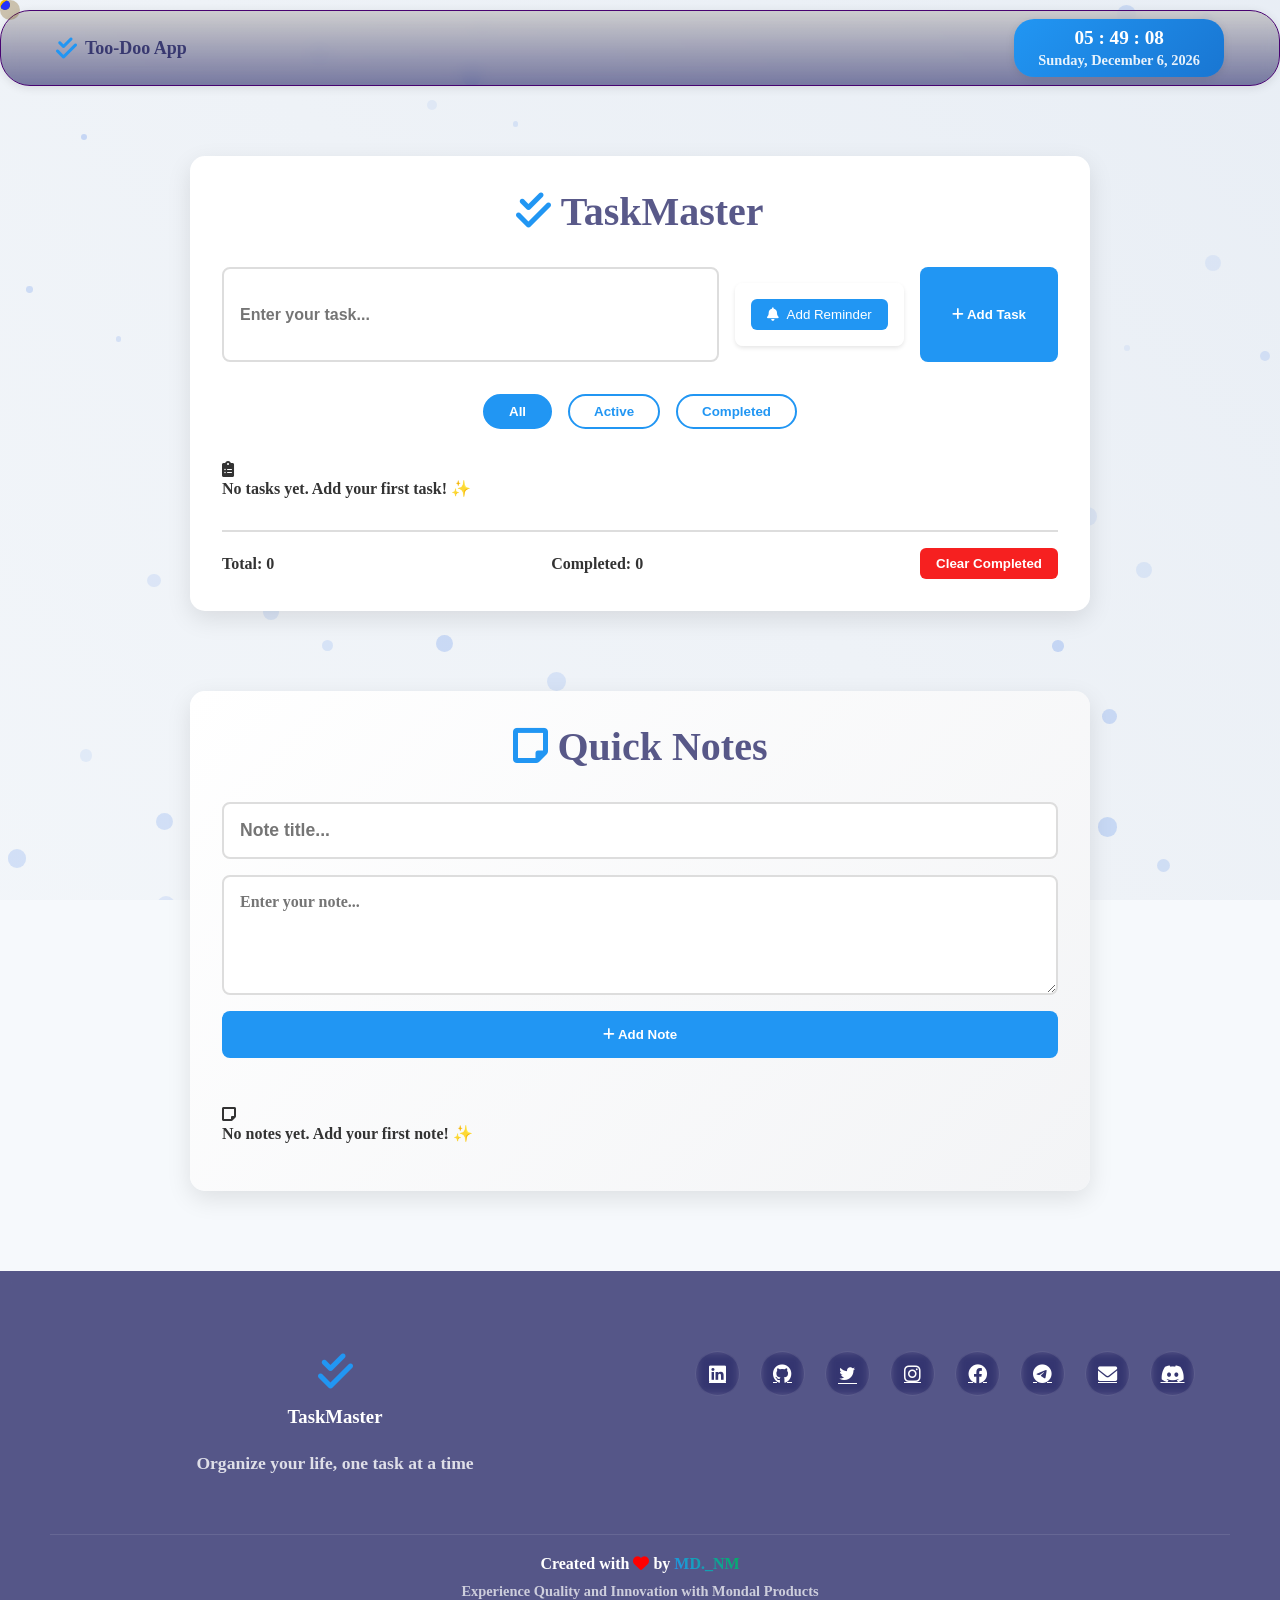
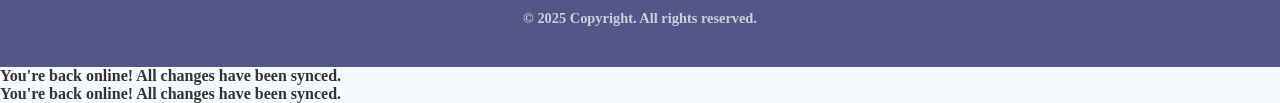
==== index.html @ 841c7e94 "Push TO-Do App to the Server" ====
<!DOCTYPE html>
<html lang="en">

<!-- HEAD SECTION START -->

<head>
    <!-- Character encoding and responsive viewport setup -->
    <meta charset="UTF-8">
    <meta name="viewport" content="width=device-width, initial-scale=1.0">

    <!-- SEO Meta Tags -->
    <meta name="description"
        content="A powerful and intuitive To-Do App by MD._NM. Manage your tasks efficiently with features like task filtering, persistence, and more.">
    <meta name="keywords" content="todo app, task management, productivity tool, MD._NM">
    <meta name="developer" content="MD. NAYAJ MONDAL">
    <meta name="robots" content="index, follow">
    <meta name="permissions-policy" content="geolocation=*, notifications=*">

    <!-- Open Graph Meta Tags for Social Media -->
    <meta property="og:title" content="Too-Doo App | MD._NM's Product">
    <meta property="og:description" content="Manage your tasks efficiently with this powerful To-Do App">
    <meta property="og:type" content="website">
    <meta name="theme-color" content="#2196f3">

    <!-- Page Title -->
    <title>Too-Doo App | A Quality Product from Mondal Products</title>

    <!-- External Resources -->
    <!-- Favicon -->
    <link rel="icon" href="assets/favicon.png" type="image/png">
    <!-- Font Awesome Icons -->
    <link rel="stylesheet" href="https://cdnjs.cloudflare.com/ajax/libs/font-awesome/6.0.0/css/all.min.css">
    <!-- Boxicons -->
    <link href='https://cdn.jsdelivr.net/npm/boxicons@2.0.5/css/boxicons.min.css' rel='stylesheet'>
    <!-- Custom Styles -->
    <link rel="stylesheet" href="styles.css">
</head>
<!-- HEAD SECTION END -->

<!-- BODY SECTION START -->

<body>
    <!-- Background Animation Container -->
    <div class="background-animation">
        <div class="gradient-bg"></div>
        <div class="particles">
            <!-- Particles will be added by JavaScript -->
        </div>
    </div>

    <!-- Navigation Bar -->
    <nav class="navbar">
        <div class="nav-content">
            <!-- App Logo and Title -->
            <div class="nav-logo">
                <i class="fas fa-check-double"></i>
                <span style="font-weight: 900; color:rgba(1, 1, 75, 0.655); font-size:large;"><b>Too-Doo App</b></span>
            </div>
            <!-- Digital Clock Display -->
            <div class="nav-clock">
                <div class="clock-container">
                    <div id="clock"></div>
                    <div id="date"></div>
                </div>
            </div>
        </div>
    </nav>

    <!-- Main Container -->
    <div class="main">
        <div class="container">
            <!-- App Header -->
            <header>
                <h1><i class="fas fa-check-double"></i> <span>TaskMaster</span></h1>
            </header>

            <!-- Task Input Section -->
            <div class="add-task-container">
                <input type="text" id="taskInput" placeholder="Enter your task..." aria-label="Enter task">
                <button id="addTask" class="btn-add">
                    <i class="fas fa-plus"></i> Add Task
                </button>
            </div>

            <!-- Task Filter Buttons -->
            <div class="filters">
                <button class="filter-btn active" data-filter="all">All</button>
                <button class="filter-btn" data-filter="active">Active</button>
                <button class="filter-btn" data-filter="completed">Completed</button>
            </div>

            <!-- Tasks List Container -->
            <div class="tasks-container">
                <ul id="tasksList" aria-label="Tasks list"></ul>
            </div>

            <!-- Task Statistics Section -->
            <div class="stats">
                <span id="totalTasks">Total: 0</span>
                <span id="completedTasks">Completed: 0</span>
                <button id="clearCompleted" class="btn-clear">Clear Completed</button>
            </div>
        </div>

        <!-- Note Taking Section -->
        <div class="container notes-container">
            <header>
                <h1><i class="fas fa-sticky-note"></i> <span>Quick Notes</span></h1>
            </header>

            <!-- Note Input Section -->
            <div class="add-note-container">
                <input type="text" id="noteTitle" placeholder="Note title..." aria-label="Enter note title">
                <textarea id="noteContent" placeholder="Enter your note..." aria-label="Enter note content"></textarea>
                <button id="addNote" class="btn-add">
                    <i class="fas fa-plus"></i> Add Note
                </button>
            </div>

            <!-- Notes Display Section -->
            <div class="notes-grid" id="notesGrid">
                <!-- Notes will be dynamically added here -->
            </div>
        </div>
    </div>
    <!-- Footer Section -->
    <footer class="footer">
        <!-- Animated Wave Background -->
        <div class="footer-waves">
            <div class="wave" id="wave1"></div>
            <div class="wave" id="wave2"></div>
            <div class="wave" id="wave3"></div>
            <div class="wave" id="wave4"></div>
        </div>

        <!-- Footer Content -->
        <div class="footer-content">
            <!-- Brand Section -->
            <div class="footer-section">
                <div class="footer-brand">
                    <i class="fas fa-check-double footer-logo"></i>
                    <h3>TaskMaster</h3>
                    <p class="footer-slogan">Organize your life, one task at a time</p>
                </div>
            </div>

            <!-- Social Media Links -->
            <div class="footer-section">
                <div class="social-links">
                    <!-- LinkedIn -->
                    <a href="https://www.linkedin.com/in/md-nayaj-mondal" target="_blank" rel="noopener noreferrer"
                        class="social-btn">
                        <i class="fab fa-linkedin"></i>
                    </a>
                    <!-- GitHub -->
                    <a href="https://github.com/mdnm18" target="_blank" rel="noopener noreferrer" class="social-btn">
                        <i class="fab fa-github"></i>
                    </a>
                    <!-- Twitter -->
                    <a href="https://x.com/MD_N_M_18" target="_blank" rel="noopener noreferrer" class="social-btn">
                        <i class='bx bxl-twitter'></i>
                    </a>
                    <!-- Instagram -->
                    <a href="https://www.instagram.com/md._n.m._india_18" target="_blank" rel="noopener noreferrer"
                        class="social-btn">
                        <i class="fab fa-instagram"></i>
                    </a>
                    <!-- Facebook -->
                    <a href="https://www.facebook.com/mdnayaj.mondal" target="_blank" rel="noopener noreferrer"
                        class="social-btn">
                        <i class="fab fa-facebook"></i>
                    </a>
                    <!-- Telegram -->
                    <a href="https://www.t.me/Md_NM_18_indian" target="_blank" rel="noopener noreferrer"
                        class="social-btn">
                        <i class="fab fa-telegram"></i>
                    </a>
                    <!-- Email -->
                    <a href="mailto:md.n.m.pius18@gmail.com" class="social-btn">
                        <i class="fas fa-envelope"></i>
                    </a>
                    <!-- Discord -->
                    <a href="https://www.discordapp.com/users/1241062535994806393" target="_blank"
                        rel="noopener noreferrer" class="social-btn">
                        <i class="fab fa-discord"></i>
                    </a>
                </div>
            </div>
        </div>

        <!-- Footer Copyright Section -->
        <div class="footer-bottom">
            <p>Created with <i class="fas fa-heart heart-icon"></i> by <span class="author-name">MD._NM</span></p>
            <p class="copyright">Experience Quality and Innovation with Mondal Products</p>
            <p class="copyright">© 2025 Copyright. All rights reserved.</p>
        </div>
    </footer>

    <!-- JavaScript File -->
    <script src="app.js"></script>
</body>
<!-- BODY SECTION END -->

</html>
---- styles.css ----
/* Theme Variables */
:root {
  --primary-color: #2196f3;
  --secondary-color: #1976d2;
  --text-color: #333;
  --light-gray: #f5f5f5;
  --border-color: #ddd;
  --footer-bg: #1a1a1a;
  --footer-text: #ffffff;

  /* Light Theme Colors */
  --light-gradient-1: #f6f9fc;
  --light-gradient-2: #eef2f7;
  --light-gradient-3: #e3eaf3;
  --light-particle: rgb(100, 149, 237);

  /* Dark Theme Colors */
  --dark-gradient-1: #f6f9fc;
  --dark-gradient-2: #eef2f7;
  --dark-gradient-3: #e3eaf3;
  --dark-particle: rgb(123, 137, 251);

  /* Animation Settings */
  --gradient-angle: 45deg;
  --animation-duration: 15s;
}

* {
  margin: 0;
  padding: 0;
  box-sizing: border-box;
}

body {
  font-family: Cambria, Cochin, Georgia, Times, "Times New Roman", system-ui,
    -apple-system, BlinkMacSystemFont, serif;
  background: linear-gradient(135deg, #f5f7fa 0%, #c3cfe2 100%);
  min-height: 100vh;
  color: var(--text-color);
  display: flex;
  flex-direction: column;
  font-weight: 600;
  margin: 0;
  min-height: 100vh;
  position: relative;
  overflow-x: hidden;
  background: var(--light-gradient-1);
}

/* Animated Background Container */
.background-animation {
  position: fixed;
  top: 0;
  left: 0;
  right: 0;
  bottom: 0;
  z-index: -1;
  overflow: hidden;
}

/* Gradient Background */
.gradient-bg {
  position: absolute;
  width: 200%;
  height: 200%;
  top: -50%;
  left: -50%;
  background: linear-gradient(
    var(--gradient-angle),
    var(--light-gradient-1),
    var(--light-gradient-2),
    var(--light-gradient-3)
  );
  animation: gradient-rotation var(--animation-duration) ease-in-out infinite;
}

/* Floating Particles */
.particles {
  position: absolute;
  width: 100%;
  height: 100%;
}

.particle {
  position: absolute;
  background: var(--light-particle);
  border-radius: 50%;
  pointer-events: none;
}

/* Generate 50 particles with random positions and sizes */
@for $i from 1 through 50 {
  .particle:nth-child(#{$i}) {
    width: #{random(20)}px;
    height: #{random(20)}px;
    left: #{random(100)}%;
    top: #{random(100)}%;
    animation: float-#{$i} #{random(10) + 5}s ease-in-out infinite;
    opacity: #{random(100) / 100};
  }
}

/* Dark Theme */
@media (prefers-color-scheme: dark) {
  body {
    background: var(--dark-gradient-1);
  }

  .gradient-bg {
    background: linear-gradient(
      var(--gradient-angle),
      var(--dark-gradient-1),
      var(--dark-gradient-2),
      var(--dark-gradient-3)
    );
  }

  .particle {
    background: var(--dark-particle);
  }
}

/* Animations */
@keyframes gradient-rotation {
  0% {
    transform: rotate(0deg);
  }
  50% {
    transform: rotate(180deg);
  }
  100% {
    transform: rotate(360deg);
  }
}

@keyframes float {
  0%,
  100% {
    transform: translateY(0) translateX(0);
  }
  50% {
    transform: translateY(-20px) translateX(10px);
  }
}

/* Add smooth transition for theme changes */
body,
.gradient-bg,
.particle {
  transition: background 0.5s ease, background-color 0.5s ease;
}

/* Reduced Motion Preference */
@media (prefers-reduced-motion: reduce) {
  .gradient-bg {
    animation: none;
  }
  .particle {
    animation: none;
  }
}

/* Navbar Styles */
.navbar {
  background: linear-gradient(
    to bottom,
    rgba(191, 189, 189, 0.7),
    rgba(1, 1, 75, 0.5)
  );
  backdrop-filter: blur(8px);
  -webkit-backdrop-filter: blur(8px);
  box-shadow: 0 2px 10px rgba(0, 0, 0, 0.1);
  padding: 0.5rem 0;
  position: sticky;
  top: 10px;
  right: 10px;
  left: 10px;
  z-index: 1000;
  border-radius: 30px;
  border: 1px solid rgb(72, 3, 113);
}

.nav-content {
  max-width: 1200px;
  margin: 0 auto;
  padding: 0 1rem;
  display: flex;
  justify-content: space-between;
  align-items: center;
}

.nav-logo {
  display: flex;
  align-items: center;
  gap: 0.5rem;
  font-size: 1.5rem;
  color: var(--primary-color);
}

.nav-subtitle {
  font-size: 1rem;
  color: var(--text-color);
  opacity: 0.8;
  margin-left: 0.5rem;
}

.nav-clock {
  text-align: center;
  animation: fadeIn 0.5s ease-out;
}

.clock-container {
  background: linear-gradient(
    135deg,
    var(--primary-color),
    var(--secondary-color)
  );
  padding: 0.5rem 1.5rem;
  border-radius: 20px;
  color: white;
  box-shadow: 0 2px 10px rgba(0, 0, 0, 0.1);
  transition: transform 0.3s ease;
}

.clock-container:hover {
  transform: translateY(-2px);
}

#clock {
  font-size: 1.2rem;
  font-weight: bold;
  margin-bottom: 0.2rem;
}

#date {
  font-size: 0.9rem;
  opacity: 0.9;
}

@keyframes fadeIn {
  from {
    opacity: 0;
    transform: translateY(-10px);
  }
  to {
    opacity: 1;
    transform: translateY(0);
  }
}

/* Responsive Design Updates */
@media (max-width: 768px) {
  .nav-content {
    flex-direction: row;
    gap: 1rem;
    padding: 0.5rem;
  }

  .nav-clock {
    width: auto;
  }

  .clock-container {
    padding: 0.3rem 0.5rem;
  }

  #clock {
    font-size: 1rem;
  }

  #date {
    font-size: 0.8rem;
  }
}

/* Main Content Styles */
.container {
  max-width: 900px;
  margin: 5rem auto;
  padding: 2rem;
  background: white;
  border-radius: 15px;
  box-shadow: 0 8px 24px rgba(0, 0, 0, 0.1);
  animation: slideIn 0.5s ease-out;
  flex: 1;
}

header {
  text-align: center;
  margin-bottom: 2rem;
}

header h1 {
  color: var(--primary-color);
  font-size: 2.5rem;
  animation: bounceIn 0.8s cubic-bezier(0.68, -0.55, 0.265, 1.55);
}

header h1 span {
  color: rgba(1, 1, 75, 0.655);
}

.add-task-container {
  display: flex;
  gap: 1rem;
  margin-bottom: 2rem;
  font-weight: 600;
}

#taskInput {
  flex: 1;
  padding: 1rem;
  border: 2px solid var(--border-color);
  border-radius: 8px;
  font-size: 1rem;
  transition: border-color 0.3s ease;
  font-weight: 600;
}

#taskInput:focus {
  outline: none;
  border-color: var(--primary-color);
  font-weight: 600;
}

.btn-add {
  padding: 1rem 2rem;
  background-color: var(--primary-color);
  color: white;
  border: none;
  border-radius: 8px;
  cursor: pointer;
  transition: transform 0.2s ease, background-color 0.3s ease;
  font-weight: 600;
}

.btn-add:hover {
  background-color: var(--secondary-color);
  transform: translateY(-2px);
}

.filters {
  display: flex;
  justify-content: center;
  gap: 1rem;
  margin-bottom: 2rem;
  font-weight: 600;
}

.filter-btn {
  padding: 0.5rem 1.5rem;
  border: 2px solid var(--primary-color);
  background: transparent;
  color: var(--primary-color);
  border-radius: 20px;
  cursor: pointer;
  transition: all 0.3s ease;
  font-weight: 600;
}

.filter-btn.active {
  background-color: var(--primary-color);
  color: white;
}

.tasks-container {
  margin-bottom: 2rem;
}

#tasksList {
  list-style: none;
  font-weight: 600;
}

.task-item {
  display: flex;
  align-items: center;
  padding: 1rem;
  margin-bottom: 0.5rem;
  background-color: var(--light-gray);
  border-radius: 8px;
  animation: slideIn 0.3s ease-out;
  font-weight: 600;
}

.task-item.completed {
  opacity: 0.7;
}

.task-item.completed .task-text {
  text-decoration: line-through;
  font-weight: 600;
}

.task-checkbox {
  margin-right: 1rem;
  width: 20px;
  height: 20px;
  cursor: pointer;
  font-weight: 600;
}

.task-text {
  flex: 1;
  font-size: 1rem;
}

.delete-btn {
  background: none;
  border: none;
  color: #ff5252;
  cursor: pointer;
  padding: 0.5rem;
  opacity: 0;
  transition: opacity 0.3s ease;
  font-weight: 600;
}

.task-item:hover .delete-btn {
  opacity: 1;
}

.stats {
  display: flex;
  justify-content: space-between;
  align-items: center;
  padding-top: 1rem;
  border-top: 2px solid var(--border-color);
}

.btn-clear {
  padding: 0.5rem 1rem;
  background-color: #f62020;
  color: white;
  border: none;
  border-radius: 6px;
  cursor: pointer;
  font-weight: 600;
  transition: background-color 0.3s ease;
}

.btn-clear:hover {
  background-color: #ff1744;
}

@keyframes slideIn {
  from {
    opacity: 0;
    transform: translateY(20px);
  }
  to {
    opacity: 1;
    transform: translateY(0);
  }
}

@keyframes bounceIn {
  0% {
    opacity: 0;
    transform: scale(0.3);
  }
  50% {
    opacity: 0.9;
    transform: scale(1.1);
  }
  80% {
    opacity: 1;
    transform: scale(0.9);
  }
  100% {
    opacity: 1;
    transform: scale(1);
  }
}

@media (max-width: 768px) {
  .container {
    margin: 3rem 1rem 3rem 1rem;
    padding: 1rem;
  }

  .add-task-container {
    flex-direction: column;
  }

  .btn-add {
    width: 100%;
  }

  .filters {
    flex-wrap: wrap;
  }

  .stats {
    flex-direction: column;
    gap: 1rem;
    text-align: center;
  }
}

/* Notes Container Styles */
.notes-container {
  margin-top: 2rem;
  background: linear-gradient(135deg, #ffffff 0%, #f3f4f6 100%);
}

.add-note-container {
  display: flex;
  flex-direction: column;
  gap: 1rem;
  margin-bottom: 2rem;
}

#noteTitle {
  padding: 1rem;
  border: 2px solid var(--border-color);
  border-radius: 8px;
  font-size: 1.1rem;
  transition: border-color 0.3s ease;
  font-weight: 600;
}

#noteContent {
  padding: 1rem;
  border: 2px solid var(--border-color);
  border-radius: 8px;
  font-size: 1rem;
  min-height: 120px;
  resize: vertical;
  transition: border-color 0.3s ease;
  font-weight: 600;
  font-family: inherit;
}

#noteTitle:focus,
#noteContent:focus {
  outline: none;
  border-color: var(--primary-color);
}

/* Notes Grid Layout */
.notes-grid {
  display: grid;
  grid-template-columns: repeat(auto-fill, minmax(280px, 1fr));
  gap: 1.5rem;
  padding: 1rem 0;
}

.note-card {
  background: white;
  border-radius: 10px;
  padding: 1.5rem;
  box-shadow: 0 4px 6px rgba(0, 0, 0, 0.1);
  transition: transform 0.3s ease, box-shadow 0.3s ease;
  position: relative;
}

.note-card:hover {
  transform: translateY(-5px);
  box-shadow: 0 8px 12px rgba(0, 0, 0, 0.15);
}

.note-header {
  display: flex;
  justify-content: space-between;
  align-items: flex-start;
  margin-bottom: 1rem;
}

.note-title {
  font-size: 1.2rem;
  font-weight: bold;
  color: var(--text-color);
  margin: 0;
  word-break: break-word;
}

.note-actions {
  display: flex;
  gap: 0.5rem;
}

.note-edit-btn,
.note-delete-btn {
  background: none;
  border: none;
  padding: 0.3rem;
  cursor: pointer;
  transition: color 0.3s ease;
}

.note-edit-btn {
  color: var(--primary-color);
}

.note-delete-btn {
  color: #ff5252;
}

.note-edit-btn:hover,
.note-delete-btn:hover {
  transform: scale(1.1);
}

.note-content {
  color: var(--text-color);
  line-height: 1.5;
  white-space: pre-wrap;
  word-break: break-word;
}

.note-date {
  position: absolute;
  bottom: 1rem;
  right: 1rem;
  font-size: 0.8rem;
  color: #666;
  font-style: italic;
}

/* Responsive Design */
@media (max-width: 768px) {
  .notes-grid {
    grid-template-columns: 1fr;
  }

  .add-note-container {
    padding: 0 0.5rem;
  }
}

/* Note Card Animations */
@keyframes noteAppear {
  from {
    opacity: 0;
    transform: translateY(20px);
  }
  to {
    opacity: 1;
    transform: translateY(0);
  }
}

.note-card {
  animation: noteAppear 0.3s ease-out forwards;
}

/* Modern Footer Styles */
.footer {
  position: relative;
  background: #01014ba7;
  min-height: 300px;
  padding: 80px 50px 40px;
  margin-top: auto;
  overflow: hidden;
  backdrop-filter: blur(8px);
  -webkit-backdrop-filter: blur(8px);
}

/* Animated Waves */
.footer-waves {
  position: absolute;
  top: 0;
  left: 0;
  width: 100%;
  overflow: hidden;
  line-height: 0;
  transform: rotate(180deg);
}

.wave {
  position: absolute;
  left: 0;
  width: 200%;
  height: 30px;
  background: url("data:image/svg+xml,%3Csvg xmlns='http://www.w3.org/2000/svg' viewBox='0 0 800 88.7'%3E%3Cpath d='M800 56.9c-155.5 0-204.9-50-405.5-49.9-200 0-250 49.9-394.5 49.9v31.8h800v-.2-31.6z' fill='%23ffffff'/%3E%3C/svg%3E");
  background-size: 50% 100%;
  transform-origin: center bottom;
  opacity: 0.2;
}

#wave1 {
  z-index: 5;
  opacity: 0.7;
  animation: wave 3s linear infinite;
}

#wave2 {
  z-index: 4;
  opacity: 0.5;
  animation: wave 5s linear infinite;
}

#wave3 {
  z-index: 3;
  opacity: 0.3;
  animation: wave 7s linear infinite;
}

#wave4 {
  z-index: 2;
  opacity: 0.2;
  animation: wave 9s linear infinite;
}

@keyframes wave {
  0% {
    transform: translateX(0) translateZ(0) scaleY(1);
  }
  50% {
    transform: translateX(-25%) translateZ(0) scaleY(0.95);
  }
  100% {
    transform: translateX(-50%) translateZ(0) scaleY(1);
  }
}

/* Footer Content */
.footer-content {
  position: relative;
  z-index: 10;
  display: flex;
  justify-content: space-around;
  flex-wrap: wrap;
  gap: 40px;
  color: white;
  font-weight: bolder;
}

.footer-section {
  flex: 1;
  min-width: 300px;
  text-align: center;
}

.footer-brand {
  display: flex;
  flex-direction: column;
  align-items: center;
  gap: 15px;
}

.footer-logo {
  font-size: 2.5rem;
  color: var(--primary-color);
  animation: float 3s ease-in-out infinite;
}

.footer-slogan {
  font-size: 1.1rem;
  opacity: 0.8;
  margin-top: 10px;
}

/* Social Links */
.social-links {
  display: flex;
  justify-content: center;
  flex-wrap: wrap;
  gap: 20px;
}

.social-btn {
  display: flex;
  align-items: center;
  justify-content: center;
  width: 45px;
  height: 45px;
  border-radius: 50%;
  background: rgba(255, 255, 255, 0.1);
  backdrop-filter: blur(5px);
  border: 1px solid rgba(255, 255, 255, 0.1);
  color: white;
  font-size: 1.2rem;
  transition: all 0.3s ease;
}

.social-btn:hover {
  transform: translateY(-5px) rotate(360deg);
  background: var(--primary-color);
  border-color: transparent;
}

/* Footer Bottom */
.footer-bottom {
  position: relative;
  z-index: 10;
  text-align: center;
  color: white;
  margin-top: 60px;
  padding-top: 20px;
  border-top: 1px solid rgba(255, 255, 255, 0.1);
}

.heart-icon {
  color: #ff0000;
  animation: heartbeat 1.5s ease infinite;
}

.author-name {
  background: linear-gradient(45deg, var(--primary-color), #01ae5d);
  -webkit-background-clip: text;
  background-clip: text;
  color: transparent;
  font-weight: bold;
}

.copyright {
  margin-top: 10px;
  opacity: 0.7;
  font-size: 0.9rem;
}

@keyframes float {
  0%,
  100% {
    transform: translateY(0);
  }
  50% {
    transform: translateY(-10px);
  }
}

@keyframes heartbeat {
  0%,
  100% {
    transform: scale(1);
  }
  50% {
    transform: scale(1.2);
  }
}

/* Responsive Design */
@media (max-width: 768px) {
  .footer {
    padding: 60px 20px 30px;
  }

  .footer-section {
    min-width: 100%;
  }

  .social-links {
    gap: 15px;
  }

  .social-btn {
    width: 40px;
    height: 40px;
    font-size: 1rem;
  }
}

/* Custom Cursor Styles */
:root {
  --cursor-color: rgb(118, 78, 4);
  --cursor-size: 20px;
  --cursor-hover-scale: 1.5;
}

/* Base cursor styles */
body {
  cursor: none;
}

/* Custom cursor container */
.cursor-container {
  position: fixed;
  top: 0;
  left: 0;
  width: 100%;
  height: 100%;
  pointer-events: none;
  z-index: 9999;
}

/* Main cursor dot */
.cursor {
  position: fixed;
  width: var(--cursor-size);
  height: var(--cursor-size);
  border-radius: 50%;
  background-color: rgba(118, 78, 4, 0.3);
  mix-blend-mode: difference;
  pointer-events: none;
  transition: transform 0.2s ease;
  z-index: 9999;
  backdrop-filter: invert(1);
}

/* Cursor trail effect */
.cursor-trail {
  position: fixed;
  width: calc(var(--cursor-size) * 0.5);
  height: calc(var(--cursor-size) * 0.5);
  border-radius: 50%;
  background-color: rgb(247, 186, 2);
  pointer-events: none;
  transition: all 0.1s ease;
  z-index: 9998;
}

/* Hover effects for interactive elements */
a:hover ~ .cursor,
button:hover ~ .cursor,
input:hover ~ .cursor,
.task-item:hover ~ .cursor {
  transform: scale(var(--cursor-hover-scale));
  background-color: rgba(33, 150, 243, 0.5);
  mix-blend-mode: normal;
}

/* Special effects for specific elements */
.btn-add:hover ~ .cursor {
  transform: scale(1.8);
  background-color: rgba(25, 118, 210, 0.6);
}

.delete-btn:hover ~ .cursor {
  transform: scale(1.3);
  background-color: rgba(244, 67, 54, 0.6);
}

.task-checkbox:hover ~ .cursor {
  transform: scale(1.2);
  border: 2px solid var(--primary-color);
  background-color: transparent;
}

/* Hide cursor on mobile devices */
@media (max-width: 768px) {
  .cursor,
  .cursor-trail {
    display: none;
  }
  body {
    cursor: auto;
  }
}

/* Cursor animations */
@keyframes cursorPulse {
  0% {
    transform: scale(1);
    opacity: 0.3;
  }
  50% {
    transform: scale(1.2);
    opacity: 0.5;
  }
  100% {
    transform: scale(1);
    opacity: 0.3;
  }
}

/* Add cursor pulse animation when clicking */
.cursor.clicking {
  animation: cursorPulse 0.5s ease;
}

/* Offline Mode Styles */
.offline-mode {
  /* Subtle visual indication of offline status */
  filter: saturate(0.95);
}

.offline-indicator {
  position: fixed;
  bottom: 20px;
  right: 20px;
  background: rgba(0, 0, 0, 0.8);
  color: white;
  padding: 10px 20px;
  border-radius: 30px;
  display: none;
  align-items: center;
  gap: 10px;
  z-index: 1000;
  animation: slideIn 0.3s ease-out;
  box-shadow: 0 4px 12px rgba(0, 0, 0, 0.15);
}

.offline-indicator i {
  color: #ff5252;
}

/* Offline mode specific adjustments */
.offline-mode .add-task-container,
.offline-mode .add-note-container {
  opacity: 0.9;
}

.offline-mode .btn-add:hover::after {
  content: "(Will sync when online)";
  position: absolute;
  bottom: -25px;
  left: 50%;
  transform: translateX(-50%);
  font-size: 0.8rem;
  white-space: nowrap;
  color: #666;
}

/* Animation for offline indicator */
@keyframes slideIn {
  from {
    transform: translateY(100px);
    opacity: 0;
  }
  to {
    transform: translateY(0);
    opacity: 1;
  }
}

/* Smart Reminders Styles */
.reminder-options {
  margin: 1rem 0;
  padding: 1rem;
  background: rgba(255, 255, 255, 0.8);
  border-radius: 8px;
  box-shadow: 0 2px 4px rgba(0, 0, 0, 0.1);
}

.btn-reminder {
  display: flex;
  align-items: center;
  gap: 0.5rem;
  padding: 0.5rem 1rem;
  background-color: var(--primary-color);
  color: white;
  border: none;
  border-radius: 6px;
  cursor: pointer;
  transition: all 0.3s ease;
}

.btn-reminder:hover {
  background-color: var(--secondary-color);
  transform: translateY(-2px);
}

.reminder-details {
  margin-top: 1rem;
  padding: 1rem;
  background: rgba(255, 255, 255, 0.9);
  border-radius: 6px;
  border: 1px solid var(--border-color);
}

.time-reminder,
.location-reminder {
  margin: 0.5rem 0;
}

.time-reminder label,
.location-reminder label {
  display: flex;
  align-items: center;
  gap: 0.5rem;
  font-weight: 600;
}

.location-inputs {
  margin-top: 0.5rem;
  display: flex;
  gap: 0.5rem;
}

.location-inputs input {
  flex: 1;
  padding: 0.5rem;
  border: 1px solid var(--border-color);
  border-radius: 4px;
}

#reminderTime {
  padding: 0.5rem;
  border: 1px solid var(--border-color);
  border-radius: 4px;
  font-family: inherit;
}

/* Responsive Design */
@media (max-width: 768px) {
  .location-inputs {
    flex-direction: column;
  }
}
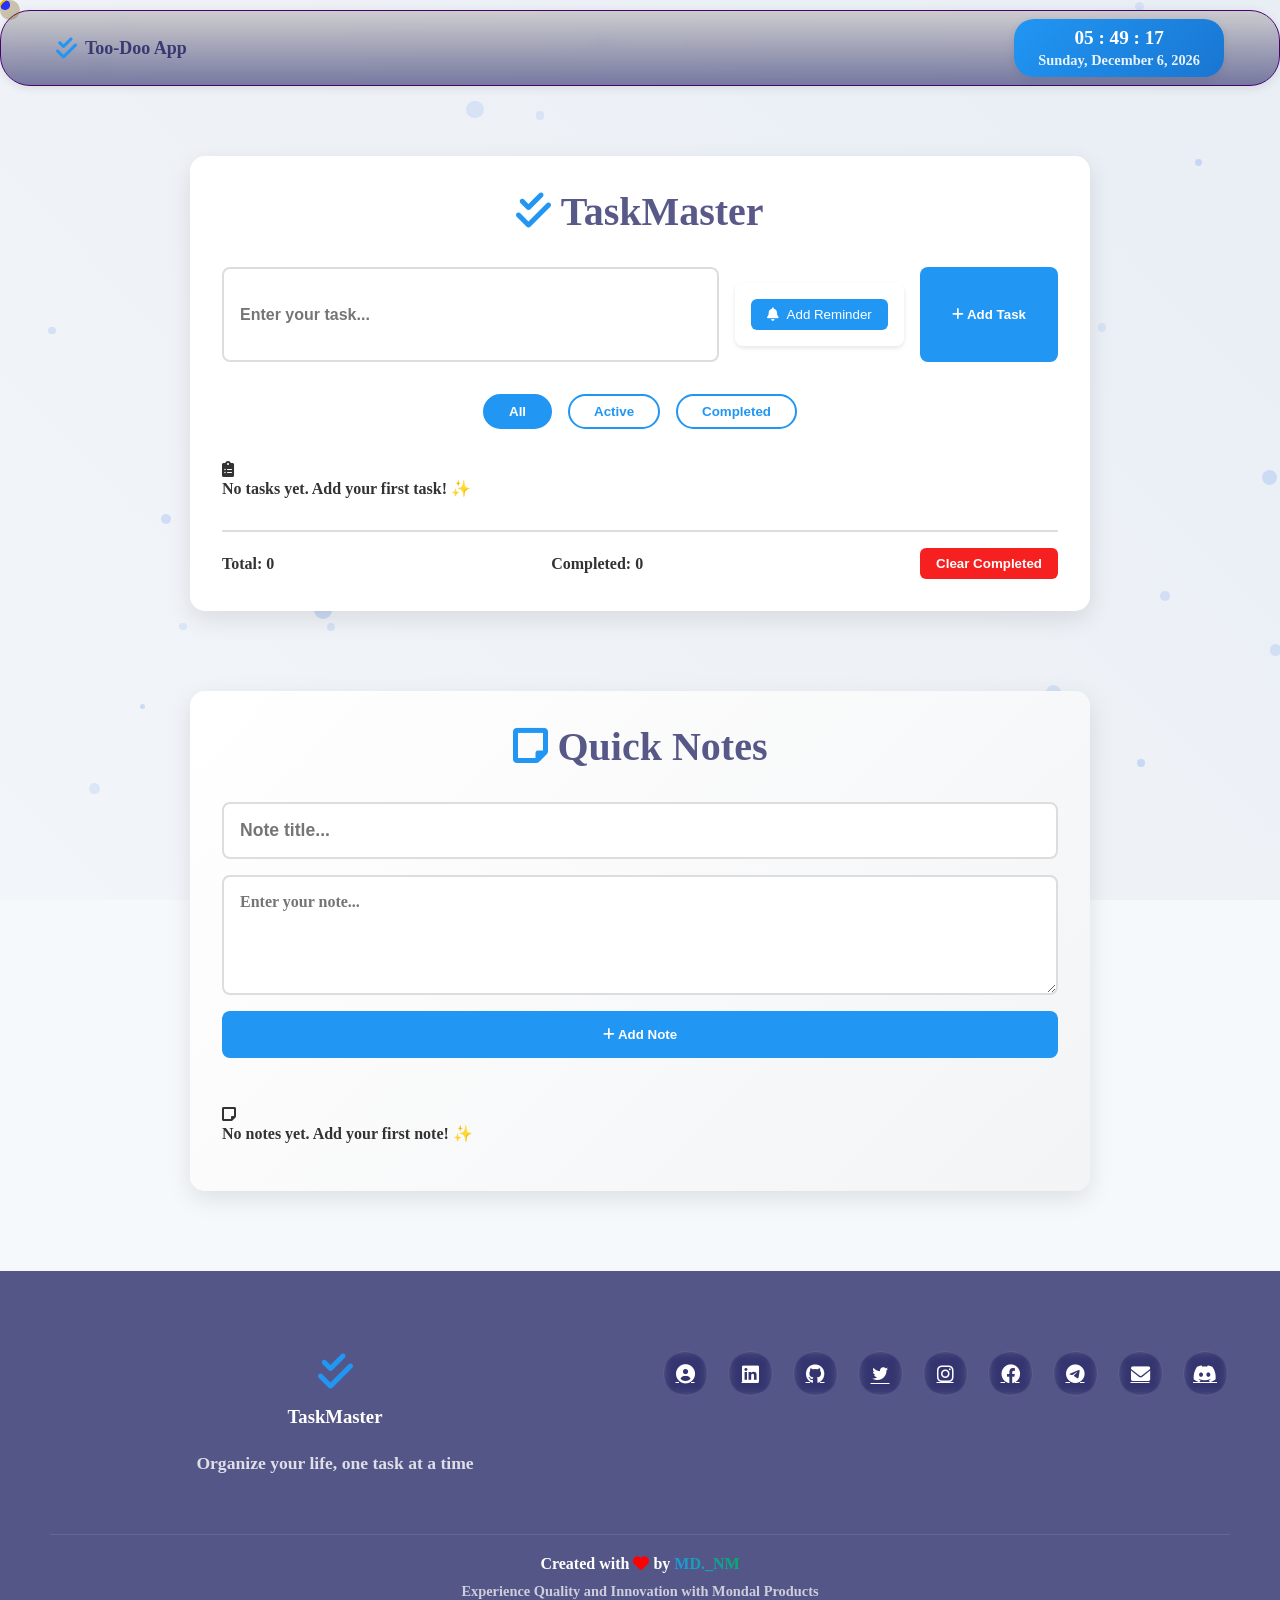
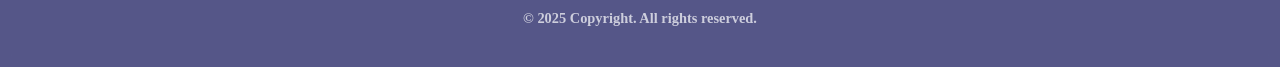
==== commit 044a5a38: "v.1.1.1" ====
--- a/index.html
+++ b/index.html
@@ -147,6 +147,10 @@
             <!-- Social Media Links -->
             <div class="footer-section">
                 <div class="social-links">
+                    <!-- Portfolio Website -->
+                    <a href="https://my-portfolio-website-eight-pi.vercel.app/" target="_blank" rel="noopener noreferrer" class="social-btn">
+                        <i class="fa-solid fa-circle-user"></i>
+                    </a>
                     <!-- LinkedIn -->
                     <a href="https://www.linkedin.com/in/md-nayaj-mondal" target="_blank" rel="noopener noreferrer"
                         class="social-btn">
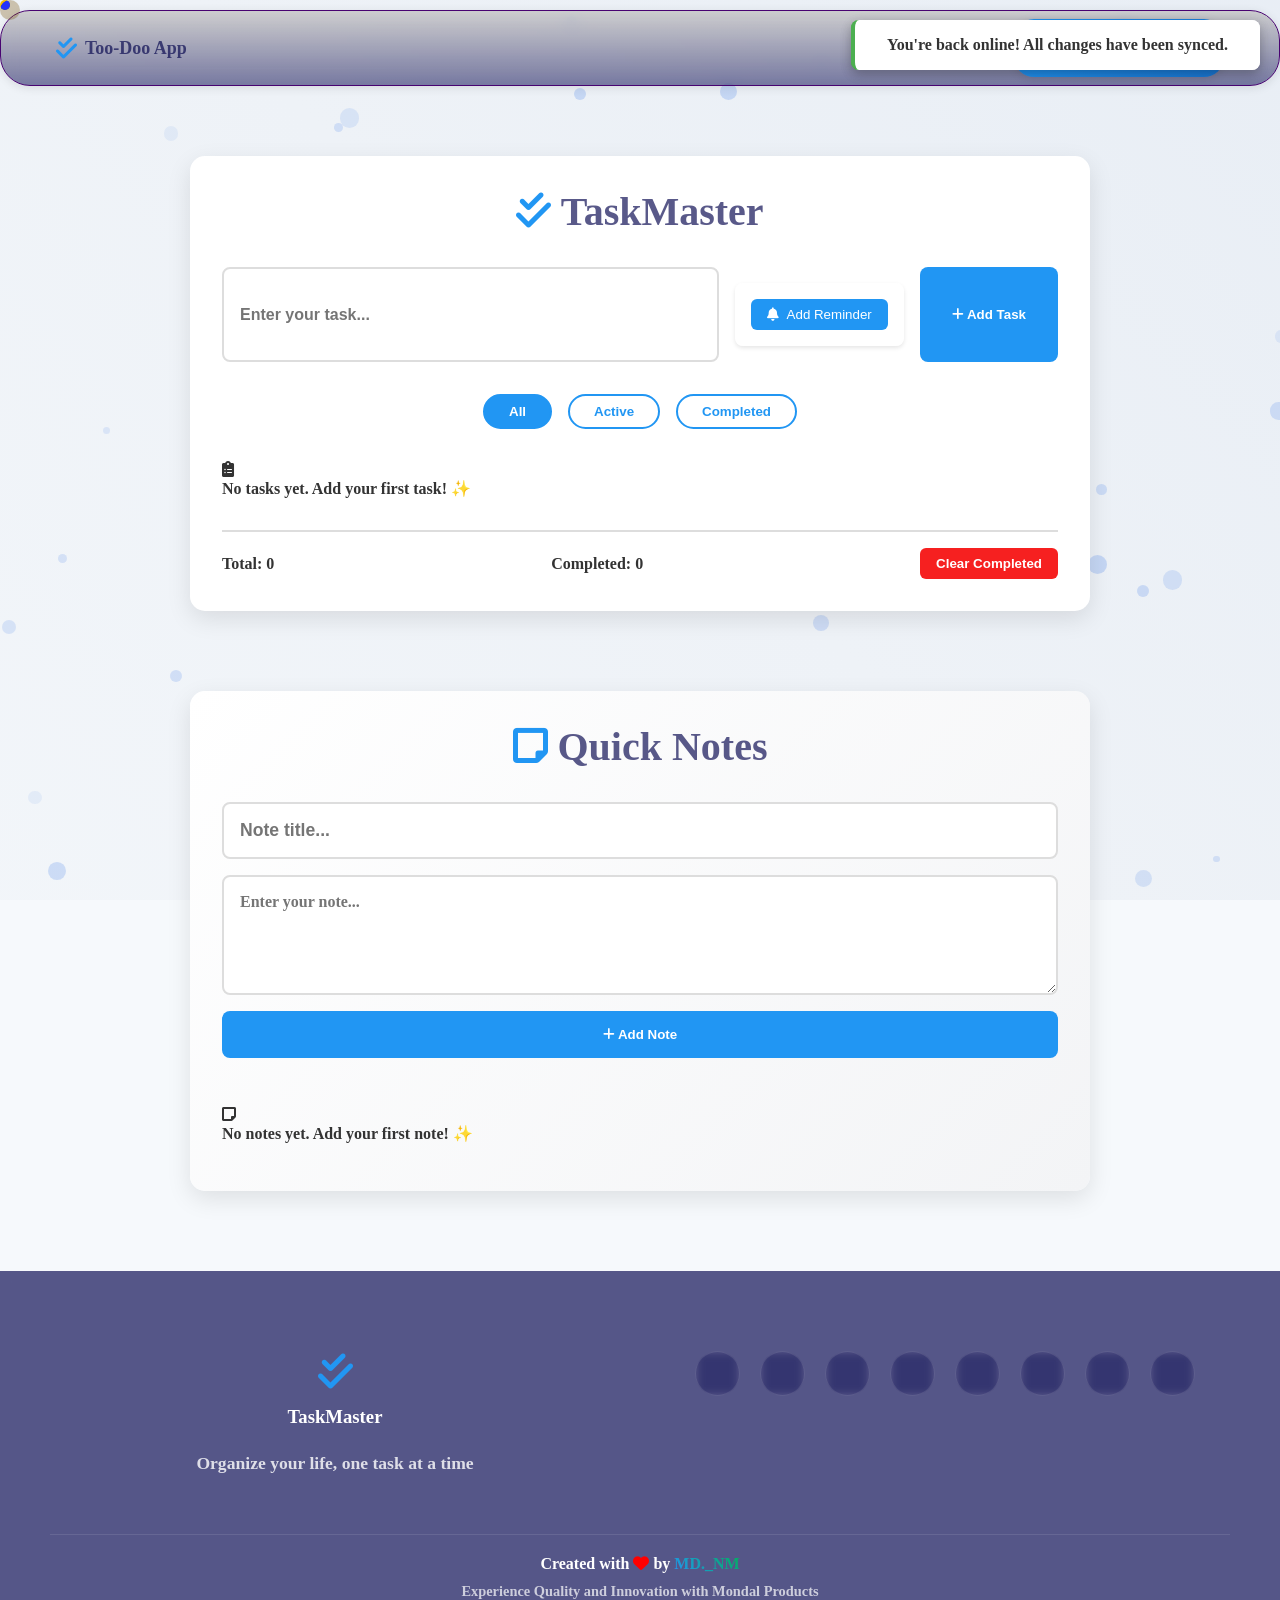
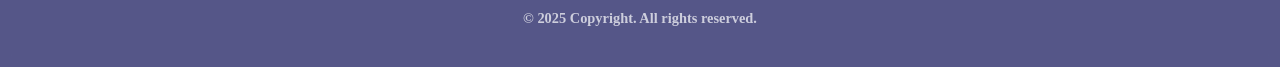
==== commit c1251395: "update" ====
--- a/index.html
+++ b/index.html
@@ -54,7 +54,7 @@
             <!-- App Logo and Title -->
             <div class="nav-logo">
                 <i class="fas fa-check-double"></i>
-                <span style="font-weight: 900; color:rgba(1, 1, 75, 0.655); font-size:large;"><b>Too-Doo App</b></span>
+                <span class="spans"><b>Too-Doo App</b></span>
             </div>
             <!-- Digital Clock Display -->
             <div class="nav-clock">
@@ -148,45 +148,48 @@
             <div class="footer-section">
                 <div class="social-links">
                     <!-- Portfolio Website -->
-                    <a href="https://my-portfolio-website-eight-pi.vercel.app/" target="_blank" rel="noopener noreferrer" class="social-btn">
-                        <i class="fa-solid fa-circle-user"></i>
+                    <a href="https://my-portfolio-website-eight-pi.vercel.app/" target="_blank"
+                        rel="noopener noreferrer" class="social-btn" title="Visit Portfolio>
+                        <i class=" fa-solid fa-circle-user"></i>
                     </a>
                     <!-- LinkedIn -->
                     <a href="https://www.linkedin.com/in/md-nayaj-mondal" target="_blank" rel="noopener noreferrer"
-                        class="social-btn">
-                        <i class="fab fa-linkedin"></i>
+                        class="social-btn" title="Visit LinkedIn>
+                        <i class=" fab fa-linkedin"></i>
                     </a>
                     <!-- GitHub -->
-                    <a href="https://github.com/mdnm18" target="_blank" rel="noopener noreferrer" class="social-btn">
-                        <i class="fab fa-github"></i>
+                    <a href="https://github.com/mdnm18" target="_blank" rel="noopener noreferrer" class="social-btn"
+                        title="Visit GitHub>
+                        <i class=" fab fa-github"></i>
                     </a>
                     <!-- Twitter -->
-                    <a href="https://x.com/MD_N_M_18" target="_blank" rel="noopener noreferrer" class="social-btn">
+                    <a href="https://x.com/MD_N_M_18" target="_blank" rel="noopener noreferrer" class="social-btn"
+                        title="Visit X>
                         <i class='bx bxl-twitter'></i>
                     </a>
-                    <!-- Instagram -->
-                    <a href="https://www.instagram.com/md._n.m._india_18" target="_blank" rel="noopener noreferrer"
-                        class="social-btn">
-                        <i class="fab fa-instagram"></i>
+
+                    <a href=" https://www.instagram.com/md._n.m._india_18" target="_blank" rel="noopener noreferrer"
+                        class="social-btn" title="Visit Instagram>
+                        <i class=" fab fa-instagram"></i>
                     </a>
                     <!-- Facebook -->
                     <a href="https://www.facebook.com/mdnayaj.mondal" target="_blank" rel="noopener noreferrer"
-                        class="social-btn">
-                        <i class="fab fa-facebook"></i>
+                        class="social-btn" title="Visit Facebook>
+                        <i class=" fab fa-facebook"></i>
                     </a>
                     <!-- Telegram -->
                     <a href="https://www.t.me/Md_NM_18_indian" target="_blank" rel="noopener noreferrer"
-                        class="social-btn">
-                        <i class="fab fa-telegram"></i>
+                        class="social-btn" title="Visit Telegram>
+                        <i class=" fab fa-telegram"></i>
                     </a>
                     <!-- Email -->
-                    <a href="mailto:md.n.m.pius18@gmail.com" class="social-btn">
-                        <i class="fas fa-envelope"></i>
+                    <a href="mailto:md.n.m.pius18@gmail.com" class="social-btn" title="Visit Email Id>
+                        <i class=" fas fa-envelope"></i>
                     </a>
                     <!-- Discord -->
                     <a href="https://www.discordapp.com/users/1241062535994806393" target="_blank"
-                        rel="noopener noreferrer" class="social-btn">
-                        <i class="fab fa-discord"></i>
+                        rel="noopener noreferrer" class="social-btn" title="Visit Discord>
+                        <i class=" fab fa-discord"></i>
                     </a>
                 </div>
             </div>
--- a/styles.css
+++ b/styles.css
@@ -167,8 +167,8 @@
     rgba(191, 189, 189, 0.7),
     rgba(1, 1, 75, 0.5)
   );
+  -webkit-backdrop-filter: blur(8px);
   backdrop-filter: blur(8px);
-  -webkit-backdrop-filter: blur(8px);
   box-shadow: 0 2px 10px rgba(0, 0, 0, 0.1);
   padding: 0.5rem 0;
   position: sticky;
@@ -653,8 +653,8 @@
   padding: 80px 50px 40px;
   margin-top: auto;
   overflow: hidden;
+  -webkit-backdrop-filter: blur(8px);
   backdrop-filter: blur(8px);
-  -webkit-backdrop-filter: blur(8px);
 }
 
 /* Animated Waves */
@@ -768,7 +768,9 @@
   height: 45px;
   border-radius: 50%;
   background: rgba(255, 255, 255, 0.1);
+  -webkit-backdrop-filter: blur(8px);
   backdrop-filter: blur(5px);
+
   border: 1px solid rgba(255, 255, 255, 0.1);
   color: white;
   font-size: 1.2rem;
@@ -886,6 +888,7 @@
   pointer-events: none;
   transition: transform 0.2s ease;
   z-index: 9999;
+  -webkit-backdrop-filter: blur(8px);
   backdrop-filter: invert(1);
 }
 
@@ -1089,3 +1092,92 @@
     flex-direction: column;
   }
 }
+
+.task-reminder {
+  display: flex;
+  align-items: center;
+  gap: 0.5rem;
+  font-size: 0.85rem;
+  color: #666;
+  margin-left: 1rem;
+}
+
+.task-reminder i {
+  color: var(--primary-color);
+}
+
+.reminder-btn {
+  background: none;
+  border: none;
+  color: var(--primary-color);
+  cursor: pointer;
+  padding: 0.5rem;
+  opacity: 0.7;
+  transition: all 0.3s ease;
+}
+
+.reminder-btn:hover {
+  opacity: 1;
+  transform: scale(1.1);
+}
+
+.remove-reminder-btn {
+  background: none;
+  border: none;
+  color: #ff5252;
+  cursor: pointer;
+  padding: 0.2rem;
+  opacity: 0.7;
+  transition: all 0.3s ease;
+}
+
+.remove-reminder-btn:hover {
+  opacity: 1;
+  transform: scale(1.1);
+}
+
+.task-item:hover .reminder-btn {
+  opacity: 1;
+}
+
+/* Notification styles */
+@keyframes notificationSlideIn {
+  from {
+    transform: translateY(-100%);
+    opacity: 0;
+  }
+  to {
+    transform: translateY(0);
+    opacity: 1;
+  }
+}
+
+.notification {
+  position: fixed;
+  top: 20px;
+  right: 20px;
+  padding: 1rem 2rem;
+  border-radius: 8px;
+  background: white;
+  box-shadow: 0 4px 12px rgba(0, 0, 0, 0.15);
+  z-index: 1000;
+  animation: notificationSlideIn 0.3s ease-out forwards;
+}
+
+.notification.success {
+  border-left: 4px solid #4caf50;
+}
+
+.notification.warning {
+  border-left: 4px solid #ff9800;
+}
+
+.notification.error {
+  border-left: 4px solid #f44336;
+}
+
+.spans {
+  font-weight: 900;
+  color: rgba(1, 1, 75, 0.655);
+  font-size: large;
+}
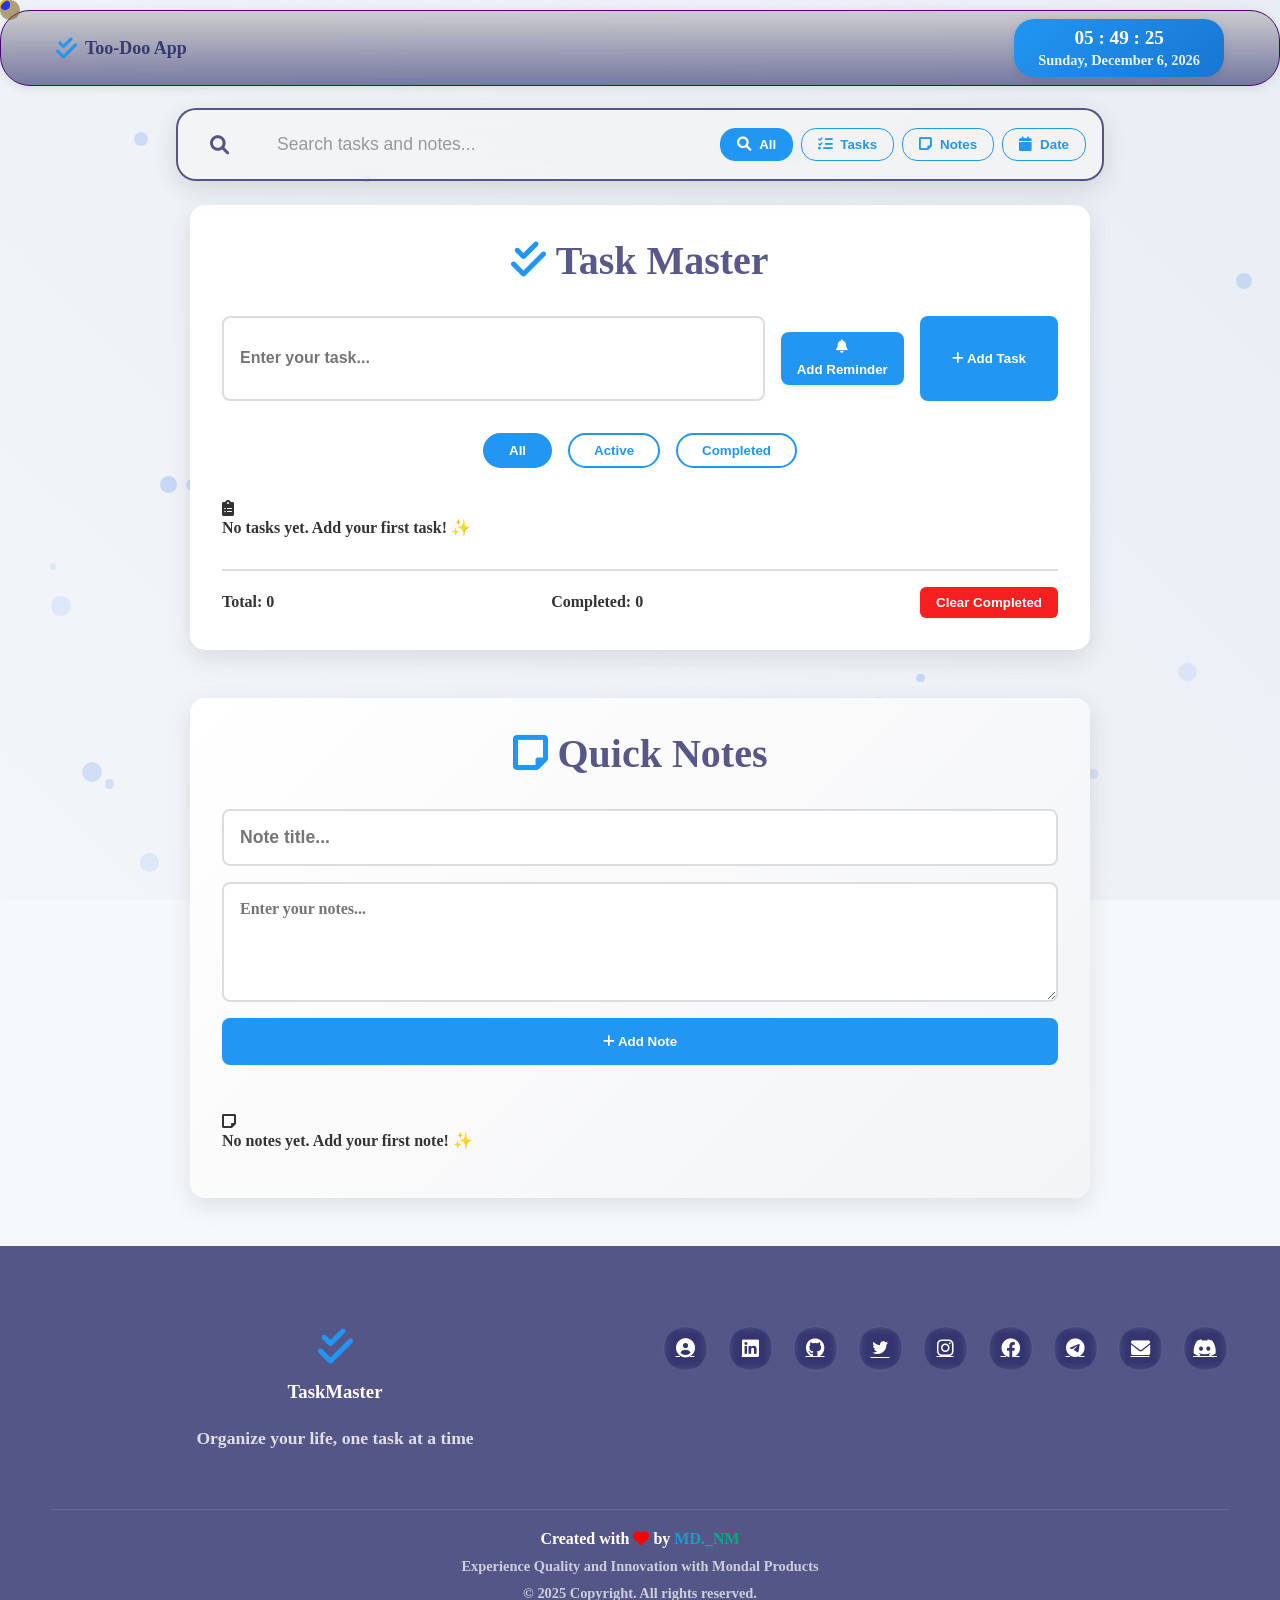
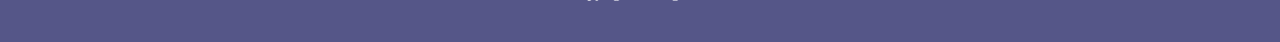
==== commit d8b6eaca: "add new features : Search Bar" ====
--- a/index.html
+++ b/index.html
@@ -66,12 +66,44 @@
         </div>
     </nav>
 
+    <!-- Search Bar Section -->
+    <div class="search-section">
+        <div class="search-container">
+            <div class="search-wrapper">
+                <div class="search-icon">
+                    <i class="fas fa-search"></i>
+                </div>
+                <input type="text" id="searchInput" placeholder="Search tasks and notes..."
+                    aria-label="Search tasks and notes">
+                <div class="search-filters">
+                    <button class="search-filter-btn active" data-filter="all">
+                        <i class="fas fa-search"></i>
+                        <p>All</p>
+                    </button>
+                    <button class="search-filter-btn" data-filter="tasks">
+                        <i class="fas fa-tasks"></i>
+                        <p>Tasks</p>
+                    </button>
+                    <button class="search-filter-btn" data-filter="notes">
+                        <i class="fas fa-sticky-note"></i>
+                        <p>Notes</p>
+                    </button>
+                    <button class="search-filter-btn" data-filter="date">
+                        <i class="fas fa-calendar"></i>
+                        <p>Date</p>
+                    </button>
+                </div>
+            </div>
+            <div id="searchResults" class="search-results"></div>
+        </div>
+    </div>
+
     <!-- Main Container -->
     <div class="main">
         <div class="container">
             <!-- App Header -->
             <header>
-                <h1><i class="fas fa-check-double"></i> <span>TaskMaster</span></h1>
+                <h1><i class="fas fa-check-double"></i> <span>Task Master</span></h1>
             </header>
 
             <!-- Task Input Section -->
@@ -111,7 +143,7 @@
             <!-- Note Input Section -->
             <div class="add-note-container">
                 <input type="text" id="noteTitle" placeholder="Note title..." aria-label="Enter note title">
-                <textarea id="noteContent" placeholder="Enter your note..." aria-label="Enter note content"></textarea>
+                <textarea id="noteContent" placeholder="Enter your notes..." aria-label="Enter note content"></textarea>
                 <button id="addNote" class="btn-add">
                     <i class="fas fa-plus"></i> Add Note
                 </button>
@@ -149,46 +181,46 @@
                 <div class="social-links">
                     <!-- Portfolio Website -->
                     <a href="https://my-portfolio-website-eight-pi.vercel.app/" target="_blank"
-                        rel="noopener noreferrer" class="social-btn" title="Visit Portfolio>
+                        rel="noopener noreferrer" class="social-btn" title="Visit Portfolio">
                         <i class=" fa-solid fa-circle-user"></i>
                     </a>
                     <!-- LinkedIn -->
                     <a href="https://www.linkedin.com/in/md-nayaj-mondal" target="_blank" rel="noopener noreferrer"
-                        class="social-btn" title="Visit LinkedIn>
+                        class="social-btn" title="Visit LinkedIn">
                         <i class=" fab fa-linkedin"></i>
                     </a>
                     <!-- GitHub -->
                     <a href="https://github.com/mdnm18" target="_blank" rel="noopener noreferrer" class="social-btn"
-                        title="Visit GitHub>
+                        title="Visit GitHub">
                         <i class=" fab fa-github"></i>
                     </a>
                     <!-- Twitter -->
                     <a href="https://x.com/MD_N_M_18" target="_blank" rel="noopener noreferrer" class="social-btn"
-                        title="Visit X>
-                        <i class='bx bxl-twitter'></i>
+                        title="Visit X">
+                        <i class="bx bxl-twitter"></i>
                     </a>
 
                     <a href=" https://www.instagram.com/md._n.m._india_18" target="_blank" rel="noopener noreferrer"
-                        class="social-btn" title="Visit Instagram>
+                        class="social-btn" title="Visit Instagram">
                         <i class=" fab fa-instagram"></i>
                     </a>
                     <!-- Facebook -->
                     <a href="https://www.facebook.com/mdnayaj.mondal" target="_blank" rel="noopener noreferrer"
-                        class="social-btn" title="Visit Facebook>
+                        class="social-btn" title="Visit Facebook">
                         <i class=" fab fa-facebook"></i>
                     </a>
                     <!-- Telegram -->
                     <a href="https://www.t.me/Md_NM_18_indian" target="_blank" rel="noopener noreferrer"
-                        class="social-btn" title="Visit Telegram>
+                        class="social-btn" title="Visit Telegram">
                         <i class=" fab fa-telegram"></i>
                     </a>
                     <!-- Email -->
-                    <a href="mailto:md.n.m.pius18@gmail.com" class="social-btn" title="Visit Email Id>
+                    <a href="mailto:md.n.m.pius18@gmail.com" class="social-btn" title="Visit Email Id">
                         <i class=" fas fa-envelope"></i>
                     </a>
                     <!-- Discord -->
                     <a href="https://www.discordapp.com/users/1241062535994806393" target="_blank"
-                        rel="noopener noreferrer" class="social-btn" title="Visit Discord>
+                        rel="noopener noreferrer" class="social-btn" title="Visit Discord">
                         <i class=" fab fa-discord"></i>
                     </a>
                 </div>
--- a/styles.css
+++ b/styles.css
@@ -273,10 +273,233 @@
   }
 }
 
+/* Search Section Styles */
+.search-section {
+  width: 75%;
+  margin: 2rem auto 1rem auto;
+  padding: 0 1rem;
+}
+
+.search-container {
+  position: relative;
+  width: 100%;
+}
+
+.search-wrapper {
+  background: rgba(245, 245, 245, 0.651);
+  border-radius: 20px;
+  border: 2px solid #01014ba7;
+  padding: 0.5rem;
+  box-shadow: 0 8px 24px rgba(0, 0, 0, 0.12);
+  -webkit-backdrop-filter: blur(10px);
+  backdrop-filter: blur(10px);
+  display: flex;
+  align-items: center;
+  transition: all 0.3s ease;
+}
+
+.search-wrapper:focus-within {
+  transform: translateY(-2px);
+  box-shadow: 0 12px 28px rgba(0, 0, 0, 0.15);
+  border-color: var(--primary-color);
+}
+
+#searchInput {
+  flex: 1;
+  padding: 1rem 1.5rem;
+  border: none;
+  background: transparent;
+  font-size: 1.1rem;
+  color: var(--text-color);
+  font-weight: 600;
+}
+
+#searchInput:focus {
+  outline: none;
+}
+
+#searchInput::placeholder {
+  color: #999;
+  font-weight: 500;
+}
+
+.search-icon {
+  padding: 0 1.5rem;
+  color: #01014ba7;
+  font-size: 1.2rem;
+  display: flex;
+  align-items: center;
+}
+
+.search-filters {
+  display: flex;
+  gap: 0.5rem;
+  padding: 0 0.5rem;
+}
+
+.search-filter-btn {
+  background: transparent;
+  border: 1px solid var(--primary-color);
+  color: var(--primary-color);
+  padding: 0.5rem 1rem;
+  border-radius: 15px;
+  cursor: pointer;
+  transition: all 0.3s ease;
+  font-weight: 600;
+  display: flex;
+  align-items: center;
+  gap: 0.5rem;
+}
+
+.search-filter-btn:hover,
+.search-filter-btn.active {
+  background: var(--primary-color);
+  color: white;
+}
+
+.search-filter-btn i {
+  font-size: 0.9rem;
+}
+
+.search-results {
+  position: absolute;
+  top: calc(100% + 0.5rem);
+  left: 0;
+  right: 0;
+  background: white;
+  border-radius: 15px;
+  box-shadow: 0 8px 24px rgba(0, 0, 0, 0.12);
+  max-height: 0;
+  overflow: hidden;
+  transition: all 0.3s ease;
+  z-index: 1000;
+}
+
+.search-results.active {
+  max-height: 300px;
+  padding: 1rem;
+  overflow-y: auto;
+}
+
+.search-result-item {
+  padding: 0.8rem;
+  border-radius: 10px;
+  margin-bottom: 0.5rem;
+  cursor: pointer;
+  transition: all 0.2s ease;
+  display: flex;
+  align-items: center;
+  gap: 1rem;
+}
+
+.search-result-item:hover {
+  background: var(--light-gray);
+}
+
+.search-result-item i {
+  color: var(--primary-color);
+}
+
+/* Responsive Design */
+@media (max-width: 768px) {
+  .search-section {
+    width: 100%;
+    margin: 2rem auto 0 auto;
+  }
+
+  .search-wrapper {
+    flex-direction: column;
+    gap: 1rem;
+    padding: 0.5rem;
+  }
+
+  .search-filters {
+    width: 100%;
+    overflow-x: auto;
+    padding: 0.3rem 0;
+  }
+
+  .search-filters > .search-filter-btn {
+    display: flex;
+    justify-content: center;
+    flex-grow: 1;
+    gap: 10px;
+  }
+
+  .search-filters > button > p {
+    display: none;
+  }
+
+  .search-filter-btn {
+    white-space: nowrap;
+  }
+
+  #searchInput {
+    right: 2rem;
+    width: 75%;
+    padding: 0.5rem;
+  }
+
+  .search-icon {
+    position: absolute;
+    left: 0rem;
+    top: 1rem;
+  }
+}
+
+.result-title {
+  font-weight: 600;
+  color: var(--text-color);
+}
+
+.result-preview {
+  font-size: 0.9rem;
+  color: #666;
+  margin-top: 0.2rem;
+}
+
+.result-meta {
+  display: block;
+  margin-top: 0.3rem;
+  color: #888;
+}
+
+.result-type {
+  color: var(--primary-color);
+  font-weight: 600;
+}
+
+/* Highlight animation for found items */
+@keyframes highlight-pulse {
+  0% {
+    background-color: rgba(33, 150, 243, 0.1);
+  }
+  50% {
+    background-color: rgba(33, 150, 243, 0.2);
+  }
+  100% {
+    background-color: rgba(33, 150, 243, 0);
+  }
+}
+
+.highlight {
+  animation: highlight-pulse 2s ease-out;
+}
+
+.search-result-item {
+  border-left: 3px solid transparent;
+  transition: all 0.2s ease;
+}
+
+.search-result-item:hover {
+  border-left-color: var(--primary-color);
+  padding-left: 1rem;
+}
+
 /* Main Content Styles */
 .container {
   max-width: 900px;
-  margin: 5rem auto;
+  margin: 0.5rem auto 3rem auto;
   padding: 2rem;
   background: white;
   border-radius: 15px;
@@ -475,7 +698,7 @@
 
 @media (max-width: 768px) {
   .container {
-    margin: 3rem 1rem 3rem 1rem;
+    margin: 2rem 1rem 3rem 1rem;
     padding: 1rem;
   }
 
@@ -770,7 +993,6 @@
   background: rgba(255, 255, 255, 0.1);
   -webkit-backdrop-filter: blur(8px);
   backdrop-filter: blur(5px);
-
   border: 1px solid rgba(255, 255, 255, 0.1);
   color: white;
   font-size: 1.2rem;
@@ -910,7 +1132,7 @@
 input:hover ~ .cursor,
 .task-item:hover ~ .cursor {
   transform: scale(var(--cursor-hover-scale));
-  background-color: rgba(33, 150, 243, 0.5);
+  background-color: rgb(30, 3, 205);
   mix-blend-mode: normal;
 }
 
@@ -1021,7 +1243,7 @@
 /* Smart Reminders Styles */
 .reminder-options {
   margin: 1rem 0;
-  padding: 1rem;
+  padding: 0;
   background: rgba(255, 255, 255, 0.8);
   border-radius: 8px;
   box-shadow: 0 2px 4px rgba(0, 0, 0, 0.1);
@@ -1029,13 +1251,15 @@
 
 .btn-reminder {
   display: flex;
+  flex-direction: column;
+  justify-content: center;
   align-items: center;
   gap: 0.5rem;
   padding: 0.5rem 1rem;
   background-color: var(--primary-color);
   color: white;
   border: none;
-  border-radius: 6px;
+  border-radius: 8px;
   cursor: pointer;
   transition: all 0.3s ease;
 }
@@ -1090,6 +1314,20 @@
 @media (max-width: 768px) {
   .location-inputs {
     flex-direction: column;
+  }
+
+  .reminder-options {
+    padding: 0;
+    margin: 0;
+  }
+  .btn-reminder {
+    width: 100%;
+    margin: 0;
+    display: flex;
+    flex-direction: row;
+    justify-content: center;
+    flex-grow: 1;
+    gap: 10px;
   }
 }
 
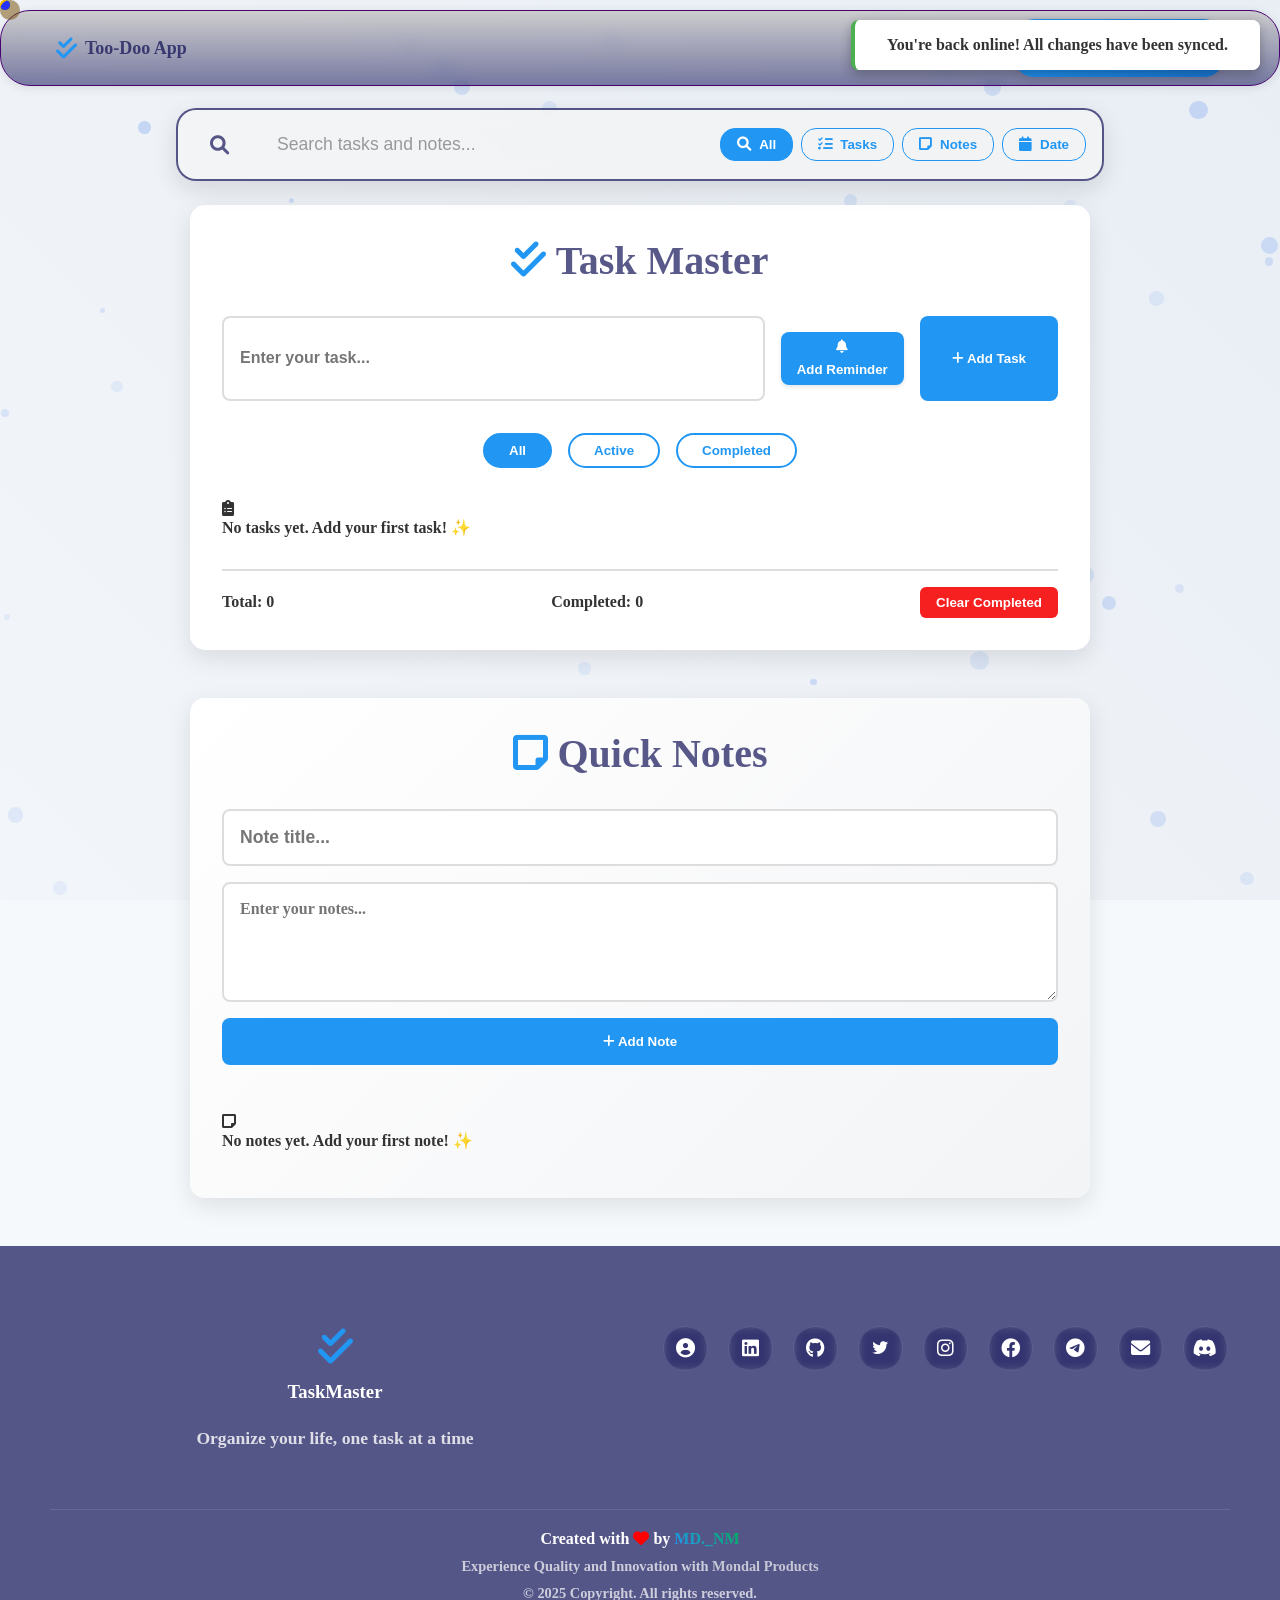
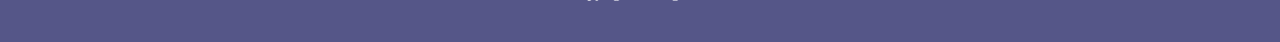
==== commit 14f4c13c: "link with Mondal Products" ====
--- a/index.html
+++ b/index.html
@@ -230,7 +230,8 @@
         <!-- Footer Copyright Section -->
         <div class="footer-bottom">
             <p>Created with <i class="fas fa-heart heart-icon"></i> by <span class="author-name">MD._NM</span></p>
-            <p class="copyright">Experience Quality and Innovation with Mondal Products</p>
+            <p class="copyright">Experience Quality and Innovation with<a href="https://mondal-products.vercel.app/"
+                    target="_blank" rel="noopener noreferrer"> Mondal Products </a></p>
             <p class="copyright">© 2025 Copyright. All rights reserved.</p>
         </div>
     </footer>
--- a/styles.css
+++ b/styles.css
@@ -29,6 +29,11 @@
   margin: 0;
   padding: 0;
   box-sizing: border-box;
+}
+
+a {
+  text-decoration: none;
+  color: whitesmoke;
 }
 
 body {
@@ -401,6 +406,16 @@
 }
 
 /* Responsive Design */
+@media (max-width: 1230px) {
+  .search-filters > button > p {
+    display: none;
+  }
+
+  .search-section {
+    width: 85%;
+  }
+}
+
 @media (max-width: 768px) {
   .search-section {
     width: 100%;
@@ -424,10 +439,6 @@
     justify-content: center;
     flex-grow: 1;
     gap: 10px;
-  }
-
-  .search-filters > button > p {
-    display: none;
   }
 
   .search-filter-btn {
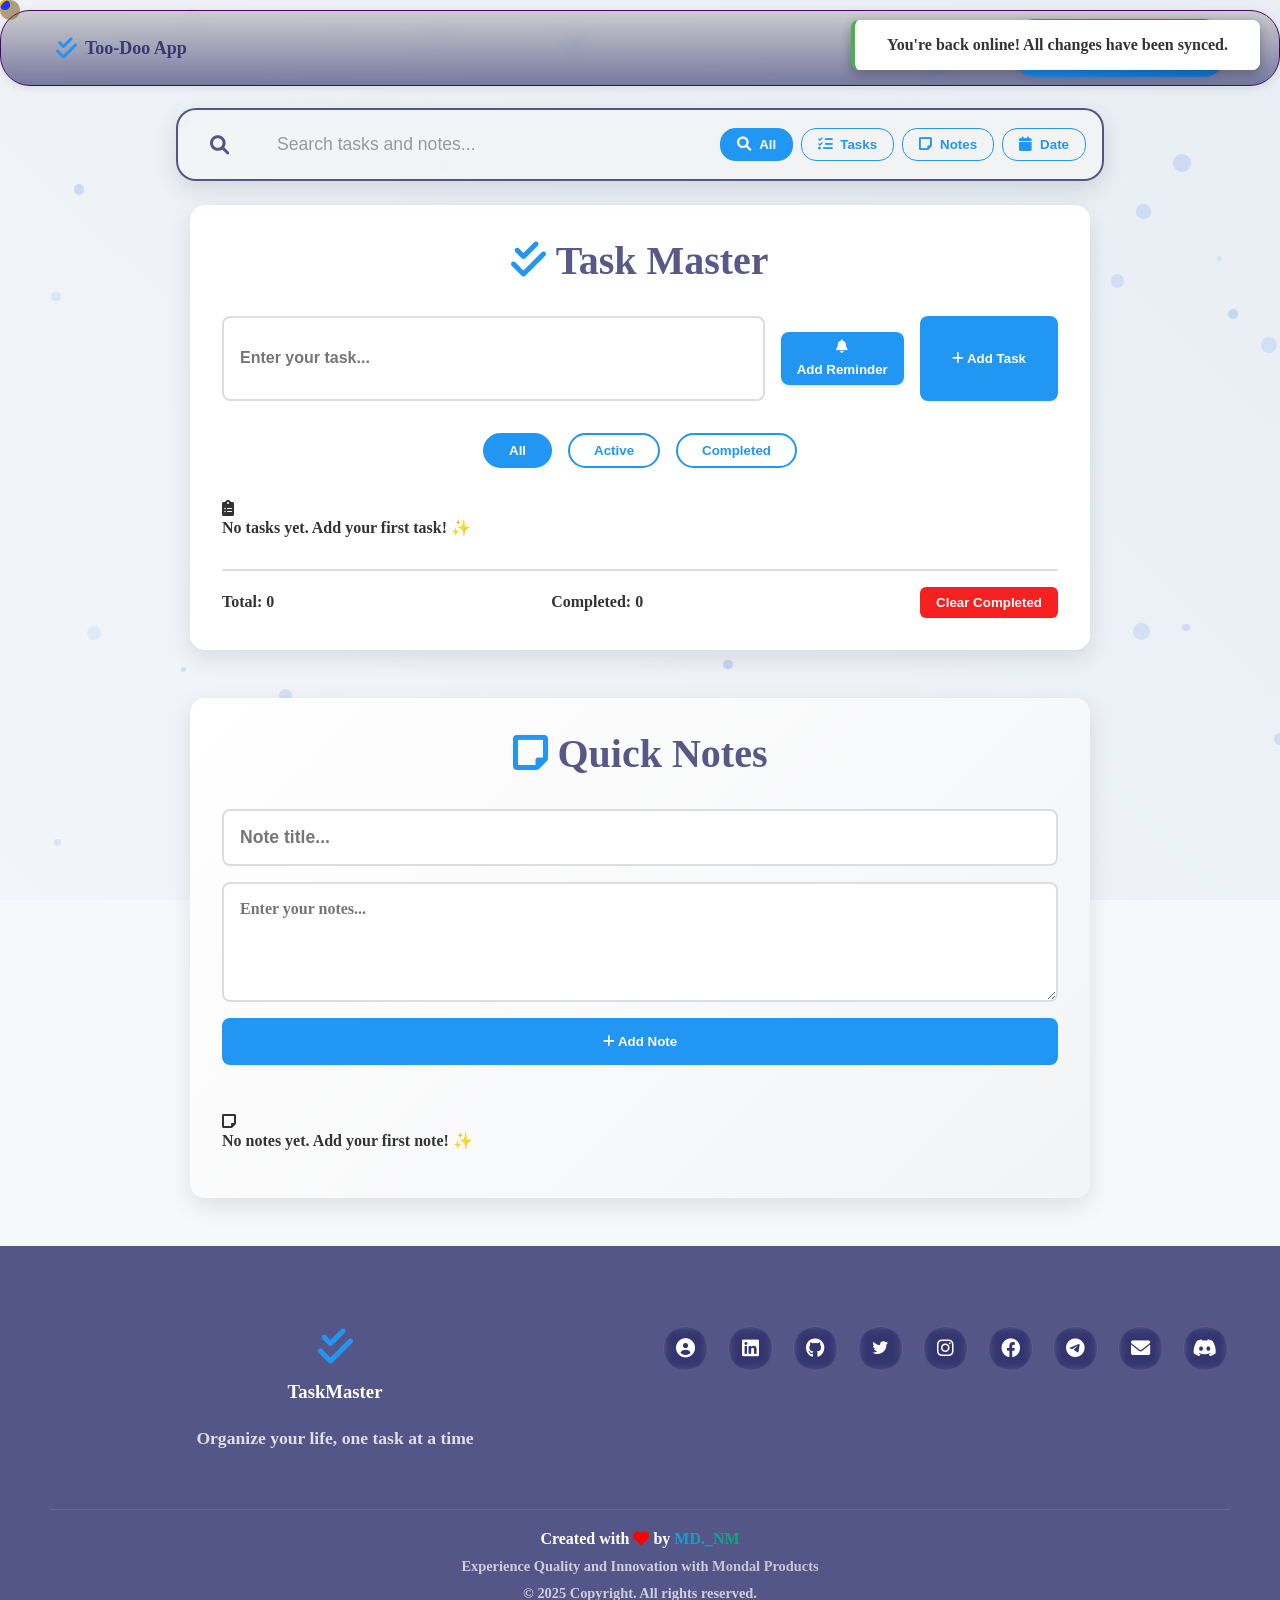
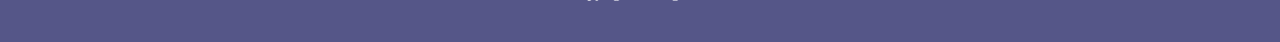
==== commit 6fd69860: "favicon is updated" ====
--- a/index.html
+++ b/index.html
@@ -27,7 +27,7 @@
 
     <!-- External Resources -->
     <!-- Favicon -->
-    <link rel="icon" href="assets/favicon.png" type="image/png">
+    <link rel="icon" href="assets/favicon.jpg" type="image/jpg">
     <!-- Font Awesome Icons -->
     <link rel="stylesheet" href="https://cdnjs.cloudflare.com/ajax/libs/font-awesome/6.0.0/css/all.min.css">
     <!-- Boxicons -->
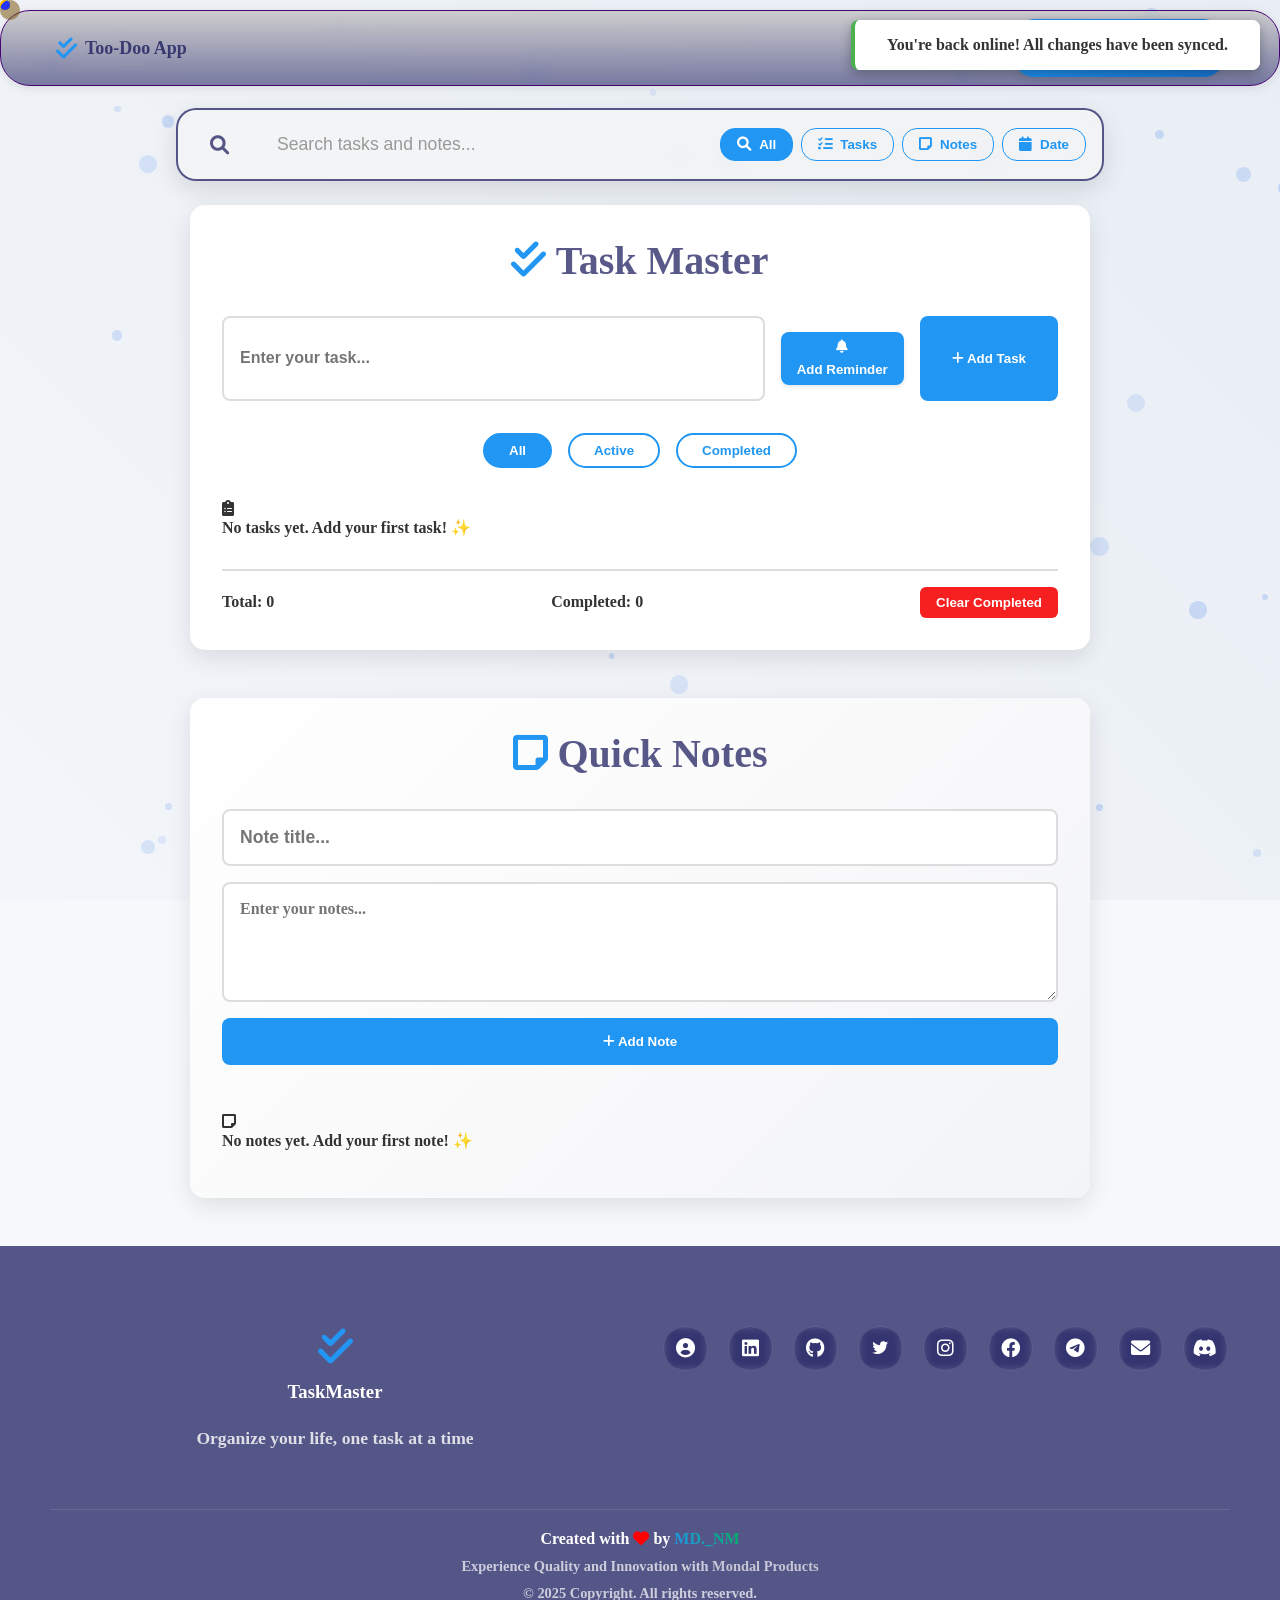
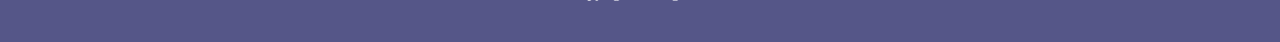
==== commit 302edeee: "update website title" ====
--- a/index.html
+++ b/index.html
@@ -10,15 +10,16 @@
 
     <!-- SEO Meta Tags -->
     <meta name="description"
-        content="A powerful and intuitive To-Do App by MD._NM. Manage your tasks efficiently with features like task filtering, persistence, and more.">
-    <meta name="keywords" content="todo app, task management, productivity tool, MD._NM">
+        content="A powerful and intuitive Too-Doo App by MD._NM. Manage your tasks efficiently with features like task filtering, persistence, and more.">
+    <meta name="keywords"
+        content="Too-Doo App | A Quality Product from Mondal Products, task management, productivity tool, MD._NM">
     <meta name="developer" content="MD. NAYAJ MONDAL">
     <meta name="robots" content="index, follow">
     <meta name="permissions-policy" content="geolocation=*, notifications=*">
 
     <!-- Open Graph Meta Tags for Social Media -->
-    <meta property="og:title" content="Too-Doo App | MD._NM's Product">
-    <meta property="og:description" content="Manage your tasks efficiently with this powerful To-Do App">
+    <meta property="og:title" content="Too-Doo App | A Quality Product from Mondal Products">
+    <meta property="og:description" content="Manage your tasks efficiently with this powerful Too-Doo App">
     <meta property="og:type" content="website">
     <meta name="theme-color" content="#2196f3">
 
